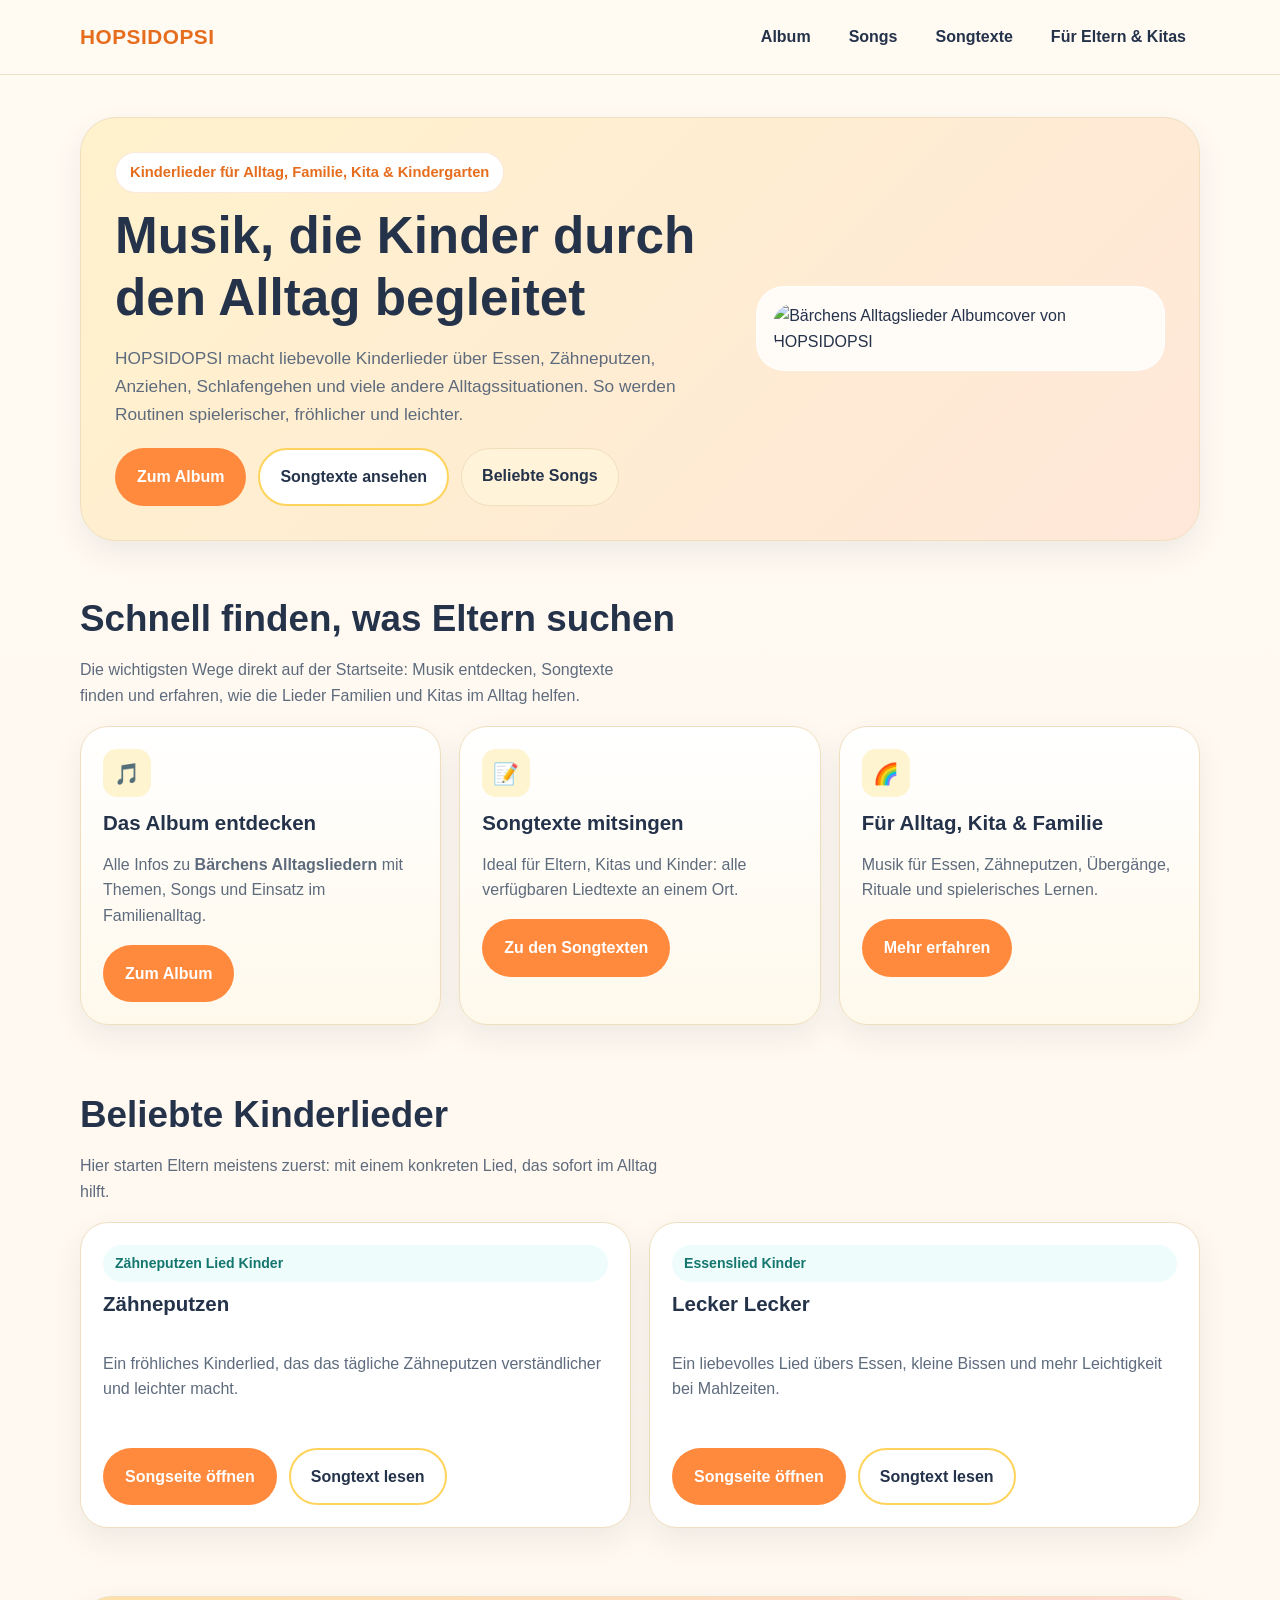
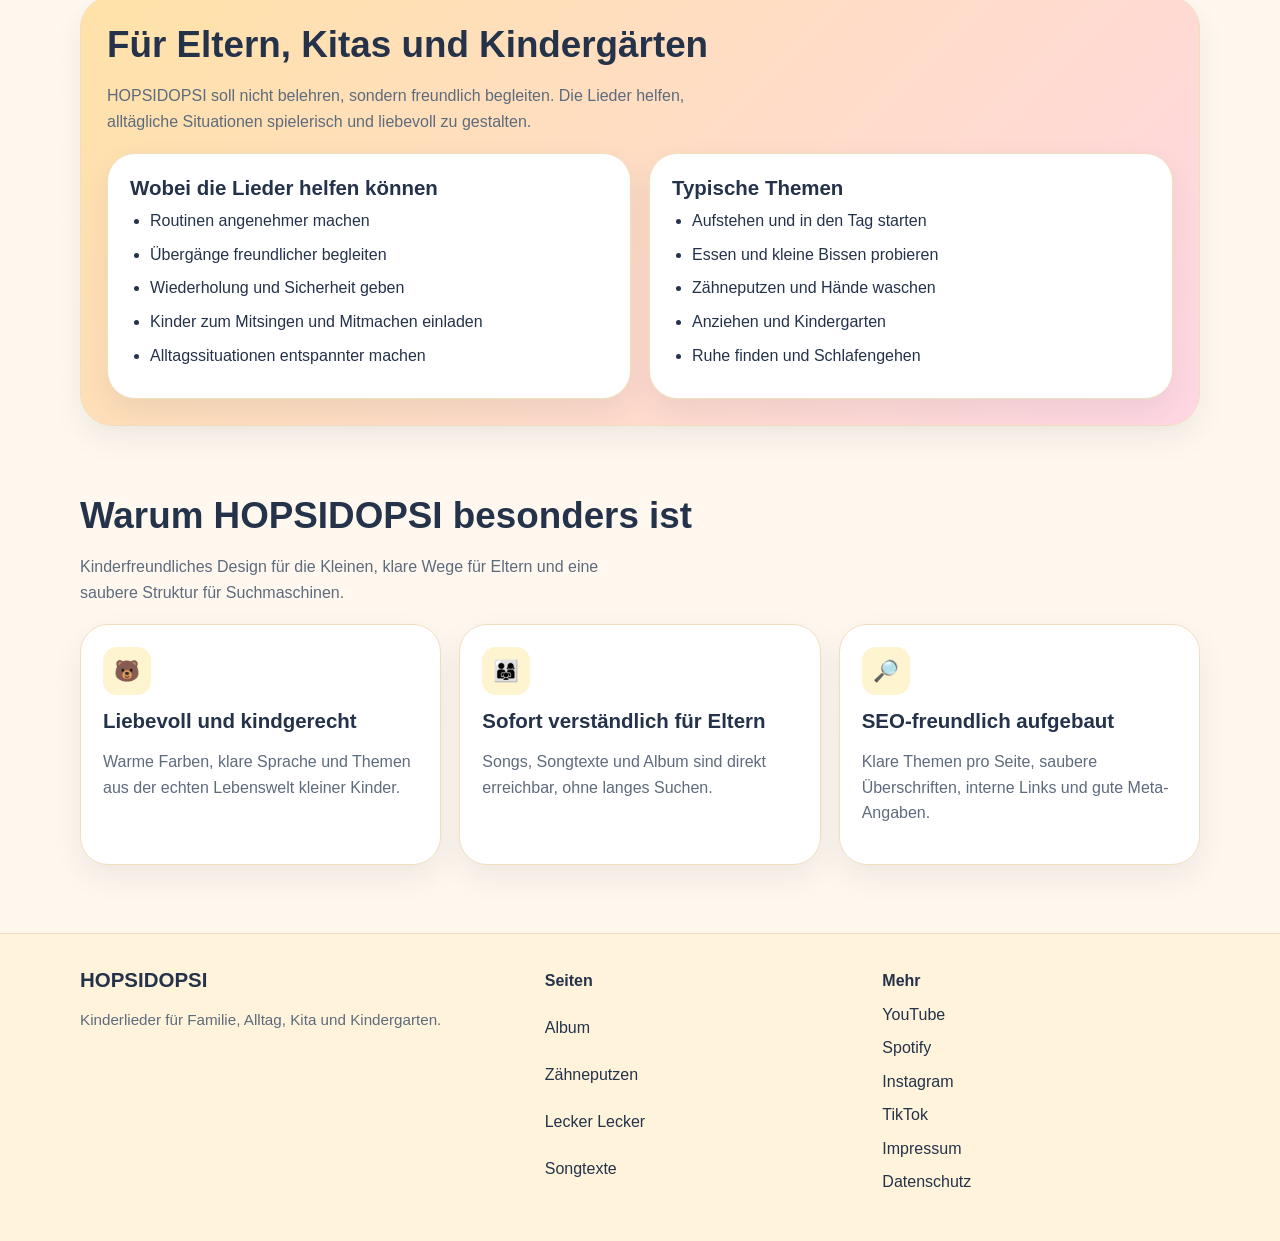
==== index.html @ cd35b590 "Create index.html for HOPSIDOPSI website This HTML file serves as the main page for HOPSIDOPSI, feat" ====
<!DOCTYPE html>
<html lang="de">
<head>
  <meta charset="UTF-8">
  <meta name="viewport" content="width=device-width, initial-scale=1.0">
  <title>HOPSIDOPSI – Kinderlieder für Alltag, Familie, Kita & Kindergarten</title>
  <meta name="description" content="HOPSIDOPSI macht liebevolle Kinderlieder für Alltag, Familie, Kita und Kindergarten. Entdecke Bärchens Alltagslieder, Songtexte und Musik für Zähneputzen, Essen und Routinen.">
  <meta name="keywords" content="Kinderlieder, Kinderlieder deutsch, Kinderlieder für Kleinkinder, Kita Lieder, Kindergarten Lieder, Zähneputzen Lied Kinder, Essenslied Kinder, HOPSIDOPSI, Bärchens Alltagslieder">
  <meta name="robots" content="index, follow">
  <link rel="canonical" href="https://hopsidopsi.de/">
  <meta property="og:title" content="HOPSIDOPSI – Kinderlieder für Alltag, Familie, Kita & Kindergarten">
  <meta property="og:description" content="Liebevolle Kinderlieder für typische Alltagssituationen – vom Essen bis zum Zähneputzen.">
  <meta property="og:type" content="website">
  <meta property="og:url" content="https://hopsidopsi.de/">
  <meta property="og:image" content="https://hopsidopsi.de/DEIN-ALBUM-COVER-BILD">
  <meta name="twitter:card" content="summary_large_image">
  <link rel="stylesheet" href="styles.css">

  <script type="application/ld+json">
  {
    "@context":"https://schema.org",
    "@type":"WebSite",
    "name":"HOPSIDOPSI",
    "url":"https://hopsidopsi.de/",
    "description":"Kinderlieder für Alltag, Familie, Kita und Kindergarten.",
    "inLanguage":"de"
  }
  </script>

  <script type="application/ld+json">
  {
    "@context":"https://schema.org",
    "@type":"MusicAlbum",
    "name":"Bärchens Alltagslieder",
    "byArtist":{
      "@type":"MusicGroup",
      "name":"HOPSIDOPSI"
    },
    "url":"https://hopsidopsi.de/baerchen-album.html",
    "genre":"Kinderlieder"
  }
  </script>
</head>
<body>
  <header class="topbar">
    <div class="container nav">
      <a class="brand" href="index.html">HOPSIDOPSI</a>
      <nav class="nav-links" aria-label="Hauptnavigation">
        <a href="baerchen-album.html">Album</a>
        <a href="#songs">Songs</a>
        <a href="kinderlieder-texte.html">Songtexte</a>
        <a href="#eltern-kitas">Für Eltern & Kitas</a>
      </nav>
    </div>
  </header>

  <main>
    <section class="hero">
      <div class="container hero-box">
        <div>
          <span class="badge">Kinderlieder für Alltag, Familie, Kita & Kindergarten</span>
          <h1>Musik, die Kinder durch den Alltag begleitet</h1>
          <p class="lead">
            HOPSIDOPSI macht liebevolle Kinderlieder über Essen, Zähneputzen, Anziehen, Schlafengehen und viele andere Alltagssituationen.
            So werden Routinen spielerischer, fröhlicher und leichter.
          </p>

          <div class="cta-row">
            <a class="btn btn-primary" href="baerchen-album.html">Zum Album</a>
            <a class="btn btn-secondary" href="kinderlieder-texte.html">Songtexte ansehen</a>
            <a class="btn btn-soft" href="#songs">Beliebte Songs</a>
          </div>
        </div>

        <div class="hero-image-box">
          <img src="DEIN-ALBUM-COVER-BILD" alt="Bärchens Alltagslieder Albumcover von HOPSIDOPSI">
        </div>
      </div>
    </section>

    <section class="section">
      <div class="container">
        <div class="section-head">
          <h2>Schnell finden, was Eltern suchen</h2>
          <p>Die wichtigsten Wege direkt auf der Startseite: Musik entdecken, Songtexte finden und erfahren, wie die Lieder Familien und Kitas im Alltag helfen.</p>
        </div>

        <div class="grid-3">
          <article class="card card-soft">
            <div class="icon-chip">🎵</div>
            <h3>Das Album entdecken</h3>
            <p class="muted">Alle Infos zu <strong>Bärchens Alltagsliedern</strong> mit Themen, Songs und Einsatz im Familienalltag.</p>
            <a class="btn btn-primary" href="baerchen-album.html">Zum Album</a>
          </article>

          <article class="card card-soft">
            <div class="icon-chip">📝</div>
            <h3>Songtexte mitsingen</h3>
            <p class="muted">Ideal für Eltern, Kitas und Kinder: alle verfügbaren Liedtexte an einem Ort.</p>
            <a class="btn btn-primary" href="kinderlieder-texte.html">Zu den Songtexten</a>
          </article>

          <article class="card card-soft">
            <div class="icon-chip">🌈</div>
            <h3>Für Alltag, Kita & Familie</h3>
            <p class="muted">Musik für Essen, Zähneputzen, Übergänge, Rituale und spielerisches Lernen.</p>
            <a class="btn btn-primary" href="#eltern-kitas">Mehr erfahren</a>
          </article>
        </div>
      </div>
    </section>

    <section class="section" id="songs">
      <div class="container">
        <div class="section-head">
          <h2>Beliebte Kinderlieder</h2>
          <p>Hier starten Eltern meistens zuerst: mit einem konkreten Lied, das sofort im Alltag hilft.</p>
        </div>

        <div class="grid-2">
          <article class="card song-card">
            <span class="song-tag">Zähneputzen Lied Kinder</span>
            <h3>Zähneputzen</h3>
            <p class="muted">Ein fröhliches Kinderlied, das das tägliche Zähneputzen verständlicher und leichter macht.</p>
            <div class="button-row">
              <a class="btn btn-primary" href="zaehneputzen.html">Songseite öffnen</a>
              <a class="btn btn-secondary" href="kinderlieder-texte.html#zaehneputzen-text">Songtext lesen</a>
            </div>
          </article>

          <article class="card song-card">
            <span class="song-tag">Essenslied Kinder</span>
            <h3>Lecker Lecker</h3>
            <p class="muted">Ein liebevolles Lied übers Essen, kleine Bissen und mehr Leichtigkeit bei Mahlzeiten.</p>
            <div class="button-row">
              <a class="btn btn-primary" href="lecker-lecker.html">Songseite öffnen</a>
              <a class="btn btn-secondary" href="kinderlieder-texte.html#lecker-lecker-text">Songtext lesen</a>
            </div>
          </article>
        </div>
      </div>
    </section>

    <section class="section" id="eltern-kitas">
      <div class="container">
        <div class="highlight-band">
          <div class="section-head">
            <h2>Für Eltern, Kitas und Kindergärten</h2>
            <p>HOPSIDOPSI soll nicht belehren, sondern freundlich begleiten. Die Lieder helfen, alltägliche Situationen spielerisch und liebevoll zu gestalten.</p>
          </div>

          <div class="grid-2">
            <div class="card">
              <h3>Wobei die Lieder helfen können</h3>
              <ul class="list-clean">
                <li>Routinen angenehmer machen</li>
                <li>Übergänge freundlicher begleiten</li>
                <li>Wiederholung und Sicherheit geben</li>
                <li>Kinder zum Mitsingen und Mitmachen einladen</li>
                <li>Alltagssituationen entspannter machen</li>
              </ul>
            </div>

            <div class="card">
              <h3>Typische Themen</h3>
              <ul class="list-clean">
                <li>Aufstehen und in den Tag starten</li>
                <li>Essen und kleine Bissen probieren</li>
                <li>Zähneputzen und Hände waschen</li>
                <li>Anziehen und Kindergarten</li>
                <li>Ruhe finden und Schlafengehen</li>
              </ul>
            </div>
          </div>
        </div>
      </div>
    </section>

    <section class="section">
      <div class="container">
        <div class="section-head">
          <h2>Warum HOPSIDOPSI besonders ist</h2>
          <p>Kinderfreundliches Design für die Kleinen, klare Wege für Eltern und eine saubere Struktur für Suchmaschinen.</p>
        </div>

        <div class="grid-3">
          <article class="card">
            <div class="icon-chip">🐻</div>
            <h3>Liebevoll und kindgerecht</h3>
            <p class="muted">Warme Farben, klare Sprache und Themen aus der echten Lebenswelt kleiner Kinder.</p>
          </article>

          <article class="card">
            <div class="icon-chip">👨‍👩‍👧</div>
            <h3>Sofort verständlich für Eltern</h3>
            <p class="muted">Songs, Songtexte und Album sind direkt erreichbar, ohne langes Suchen.</p>
          </article>

          <article class="card">
            <div class="icon-chip">🔎</div>
            <h3>SEO-freundlich aufgebaut</h3>
            <p class="muted">Klare Themen pro Seite, saubere Überschriften, interne Links und gute Meta-Angaben.</p>
          </article>
        </div>
      </div>
    </section>
  </main>

  <footer class="footer">
    <div class="container footer-grid">
      <div>
        <h3>HOPSIDOPSI</h3>
        <p class="small">Kinderlieder für Familie, Alltag, Kita und Kindergarten.</p>
      </div>

      <div class="footer-links">
        <strong>Seiten</strong>
        <a href="baerchen-album.html">Album</a>
        <a href="zaehneputzen.html">Zähneputzen</a>
        <a href="lecker-lecker.html">Lecker Lecker</a>
        <a href="kinderlieder-texte.html">Songtexte</a>
      </div>

      <div class="footer-links">
        <strong>Mehr</strong>
        <a href="DEIN-YOUTUBE-LINK" target="_blank" rel="noopener">YouTube</a>
        <a href="DEIN-SPOTIFY-LINK" target="_blank" rel="noopener">Spotify</a>
        <a href="DEIN-INSTAGRAM-LINK" target="_blank" rel="noopener">Instagram</a>
        <a href="DEIN-TIKTOK-LINK" target="_blank" rel="noopener">TikTok</a>
        <a href="impressum.html">Impressum</a>
        <a href="datenschutz.html">Datenschutz</a>
      </div>
    </div>
  </footer>
</body>
</html>
---- styles.css ----
:root {
  --bg: #fffaf2;
  --surface: #ffffff;
  --surface-soft: #fff3d9;
  --text: #24324a;
  --muted: #5e6b7d;
  --primary: #ff8a3d;
  --primary-dark: #e56d1d;
  --secondary: #5ec8c0;
  --accent: #ffd45c;
  --pink: #ff94b6;
  --border: #f0dfbf;
  --shadow: 0 12px 30px rgba(36, 50, 74, 0.08);
  --radius-xl: 28px;
  --radius-lg: 22px;
  --radius-md: 16px;
  --max: 1120px;
}

* {
  box-sizing: border-box;
}

html {
  scroll-behavior: smooth;
}

body {
  margin: 0;
  font-family: Arial, Helvetica, sans-serif;
  background: linear-gradient(180deg, #fffaf2 0%, #fff7ee 100%);
  color: var(--text);
  line-height: 1.6;
}

img {
  max-width: 100%;
  display: block;
  border-radius: var(--radius-lg);
}

a {
  color: inherit;
  text-decoration: none;
}

.container {
  width: min(100% - 32px, var(--max));
  margin: 0 auto;
}

.topbar {
  position: sticky;
  top: 0;
  z-index: 50;
  background: rgba(255, 250, 242, 0.92);
  backdrop-filter: blur(10px);
  border-bottom: 1px solid rgba(240, 223, 191, 0.9);
}

.nav {
  display: flex;
  align-items: center;
  justify-content: space-between;
  gap: 20px;
  padding: 14px 0;
}

.brand {
  font-size: 1.3rem;
  font-weight: 800;
  color: var(--primary-dark);
  letter-spacing: 0.5px;
}

.nav-links {
  display: flex;
  flex-wrap: wrap;
  gap: 10px;
}

.nav-links a {
  padding: 10px 14px;
  border-radius: 999px;
  font-weight: 700;
  color: var(--text);
}

.nav-links a:hover {
  background: var(--surface-soft);
}

.hero {
  padding: 42px 0 22px;
}

.hero-box {
  display: grid;
  grid-template-columns: 1.2fr 0.8fr;
  gap: 28px;
  align-items: center;
  background: linear-gradient(135deg, #fff2cc 0%, #ffe7d9 100%);
  border: 1px solid var(--border);
  border-radius: 36px;
  padding: 34px;
  box-shadow: var(--shadow);
}

.badge {
  display: inline-block;
  background: #ffffff;
  color: var(--primary-dark);
  border: 1px solid rgba(229, 109, 29, 0.15);
  border-radius: 999px;
  padding: 8px 14px;
  font-weight: 700;
  font-size: 0.92rem;
  margin-bottom: 12px;
}

h1, h2, h3 {
  line-height: 1.2;
  margin-top: 0;
}

h1 {
  font-size: clamp(2rem, 4vw, 3.4rem);
  margin-bottom: 14px;
}

h2 {
  font-size: clamp(1.6rem, 3vw, 2.3rem);
  margin-bottom: 12px;
}

h3 {
  font-size: 1.28rem;
  margin-bottom: 8px;
}

.lead {
  font-size: 1.08rem;
  color: var(--muted);
  max-width: 60ch;
}

.hero-bubbles {
  display: grid;
  gap: 14px;
}

.bubble {
  background: #ffffff;
  border-radius: var(--radius-xl);
  padding: 18px;
  border: 1px solid rgba(255, 255, 255, 0.7);
  box-shadow: var(--shadow);
  font-weight: 700;
}

.cta-row,
.button-row {
  display: flex;
  flex-wrap: wrap;
  gap: 12px;
  margin-top: 20px;
}

.btn {
  display: inline-block;
  padding: 14px 20px;
  border-radius: 999px;
  font-weight: 800;
  transition: 0.2s ease;
  border: 2px solid transparent;
}

.btn-primary {
  background: var(--primary);
  color: #fff;
}

.btn-primary:hover {
  background: var(--primary-dark);
  transform: translateY(-1px);
}

.btn-secondary {
  background: #fff;
  border-color: var(--accent);
}

.btn-secondary:hover {
  background: #fff7d8;
}

.btn-soft {
  background: var(--surface-soft);
  border: 1px solid var(--border);
}

.btn-soft:hover {
  background: #ffecc3;
}

.section {
  padding: 34px 0;
}

.section-head {
  margin-bottom: 18px;
}

.section-head p {
  color: var(--muted);
  max-width: 65ch;
}

.grid-3 {
  display: grid;
  grid-template-columns: repeat(3, 1fr);
  gap: 18px;
}

.grid-2 {
  display: grid;
  grid-template-columns: repeat(2, 1fr);
  gap: 18px;
}

.card {
  background: var(--surface);
  border: 1px solid var(--border);
  border-radius: var(--radius-xl);
  padding: 22px;
  box-shadow: var(--shadow);
}

.card-soft {
  background: linear-gradient(180deg, #ffffff 0%, #fff9ec 100%);
}

.icon-chip {
  width: 48px;
  height: 48px;
  border-radius: 14px;
  display: inline-flex;
  align-items: center;
  justify-content: center;
  background: #fff4d0;
  margin-bottom: 14px;
  font-size: 1.3rem;
}

.muted {
  color: var(--muted);
}

.list-clean {
  margin: 0;
  padding-left: 20px;
}

.list-clean li {
  margin-bottom: 8px;
}

.song-card {
  display: flex;
  flex-direction: column;
  gap: 10px;
}

.song-tag {
  display: inline-block;
  background: #eefcfb;
  color: #14766f;
  border-radius: 999px;
  padding: 7px 12px;
  font-weight: 700;
  font-size: 0.88rem;
}

.highlight-band {
  background: linear-gradient(135deg, #ffe2a8 0%, #ffd7e4 100%);
  border: 1px solid var(--border);
  border-radius: 32px;
  padding: 26px;
  box-shadow: var(--shadow);
}

.footer {
  margin-top: 34px;
  padding: 34px 0 46px;
  background: #fff3db;
  border-top: 1px solid var(--border);
}

.footer-grid {
  display: grid;
  grid-template-columns: 1.4fr 1fr 1fr;
  gap: 20px;
}

.footer-links {
  display: grid;
  gap: 8px;
}

.small {
  font-size: 0.95rem;
  color: var(--muted);
}

.hero-image-box {
  background: rgba(255, 255, 255, 0.8);
  border-radius: 28px;
  padding: 16px;
  border: 1px solid rgba(255, 255, 255, 0.9);
}

.hero-image-fallback {
  border-radius: 24px;
  min-height: 320px;
  background: linear-gradient(180deg, #ffd45c 0%, #ffb467 100%);
  display: flex;
  align-items: center;
  justify-content: center;
  text-align: center;
  padding: 24px;
  color: #7c3d09;
  font-size: 1.4rem;
  font-weight: 800;
}

.breadcrumbs {
  font-size: 0.95rem;
  color: var(--muted);
  margin-bottom: 18px;
}

.breadcrumbs a {
  color: var(--primary-dark);
  font-weight: 700;
}

.content-box {
  background: #fff;
  border: 1px solid var(--border);
  border-radius: 28px;
  padding: 28px;
  box-shadow: var(--shadow);
}

.lyrics {
  white-space: pre-line;
  background: #fff9eb;
  border: 1px solid var(--border);
  border-radius: 22px;
  padding: 20px;
  font-size: 1.02rem;
}

.info-list {
  display: grid;
  gap: 12px;
}

.info-row {
  background: #fff8e7;
  border: 1px solid var(--border);
  border-radius: 18px;
  padding: 14px 16px;
}

.notice {
  background: #eefcfb;
  border: 1px solid #cbece9;
  border-radius: 18px;
  padding: 16px;
}

@media (max-width: 900px) {
  .hero-box,
  .grid-3,
  .grid-2,
  .footer-grid {
    grid-template-columns: 1fr;
  }

  .nav {
    flex-direction: column;
    align-items: flex-start;
  }

  .hero {
    padding-top: 24px;
  }
}

@media (max-width: 560px) {
  .hero-box,
  .card,
  .content-box,
  .highlight-band {
    padding: 20px;
  }

  .btn {
    width: 100%;
    text-align: center;
  }

  .nav-links {
    width: 100%;
  }

  .nav-links a {
    background: #fff;
    border: 1px solid var(--border);
  }
}
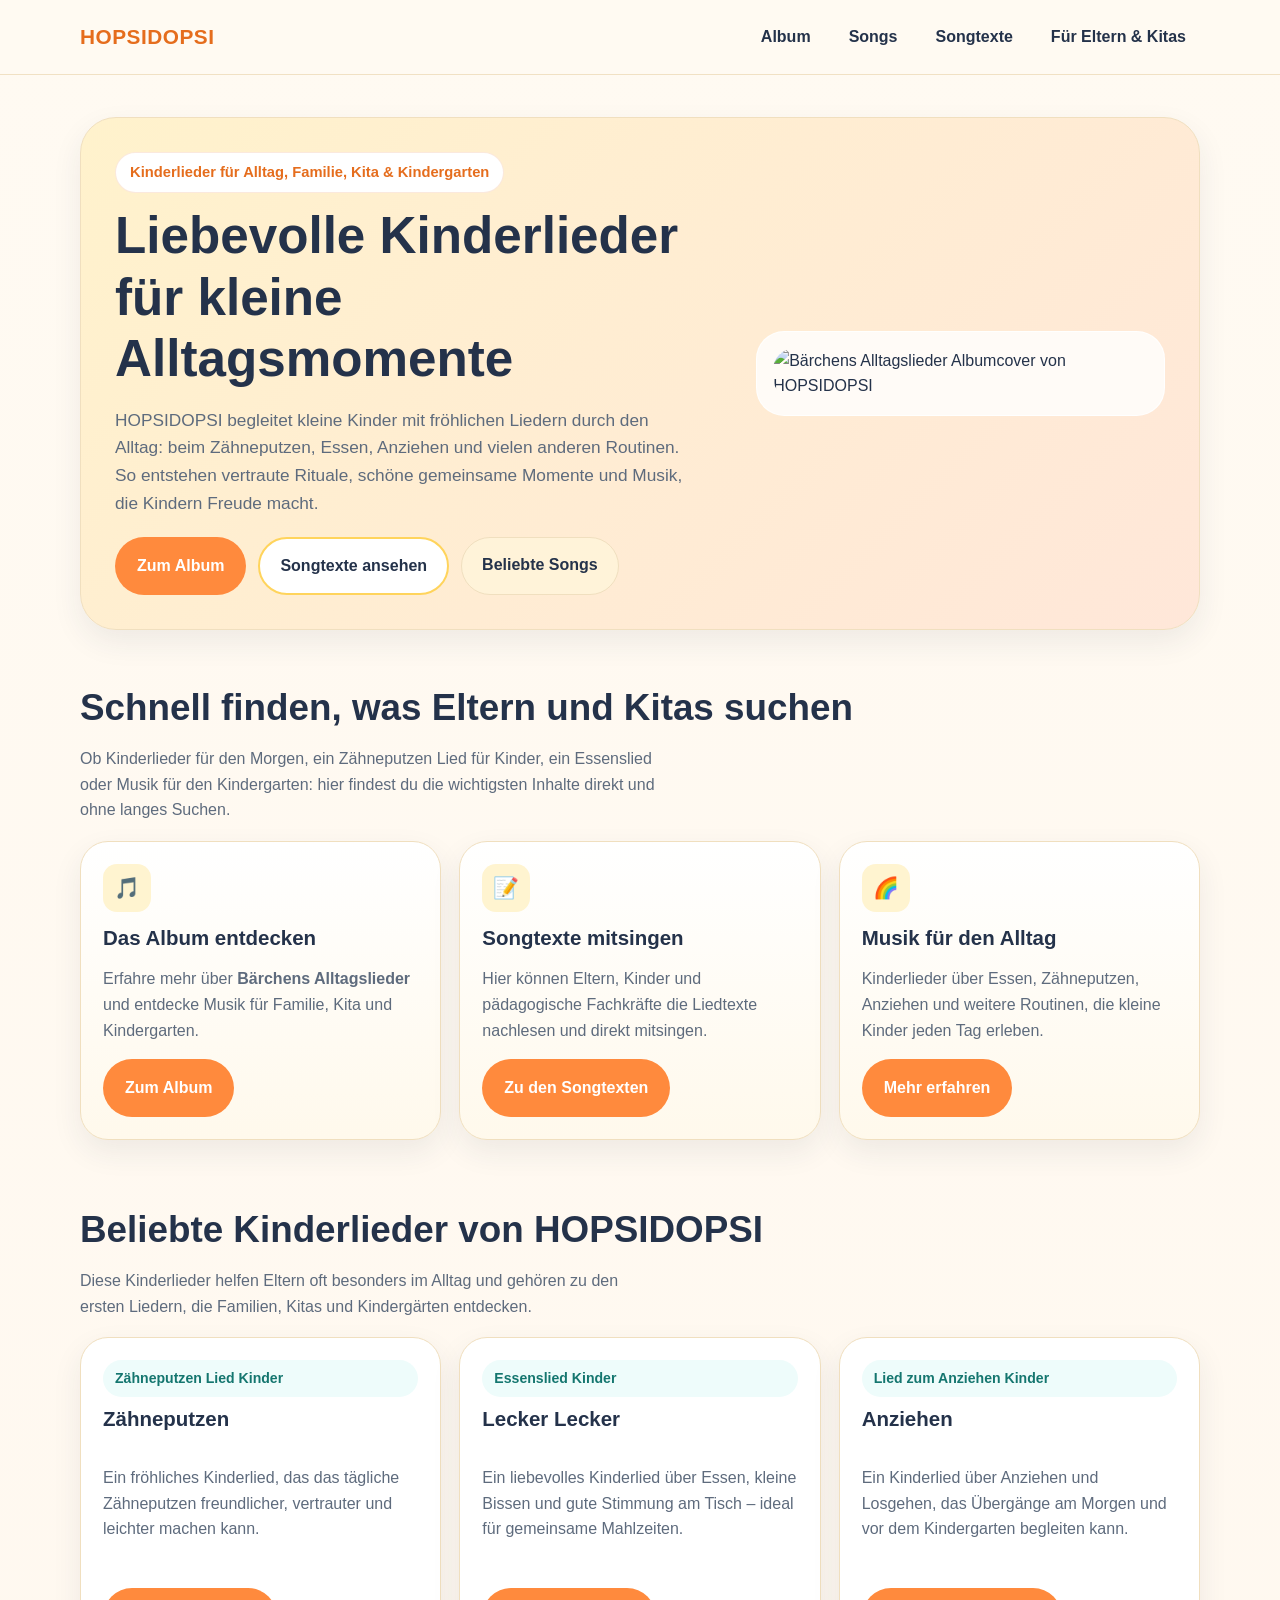
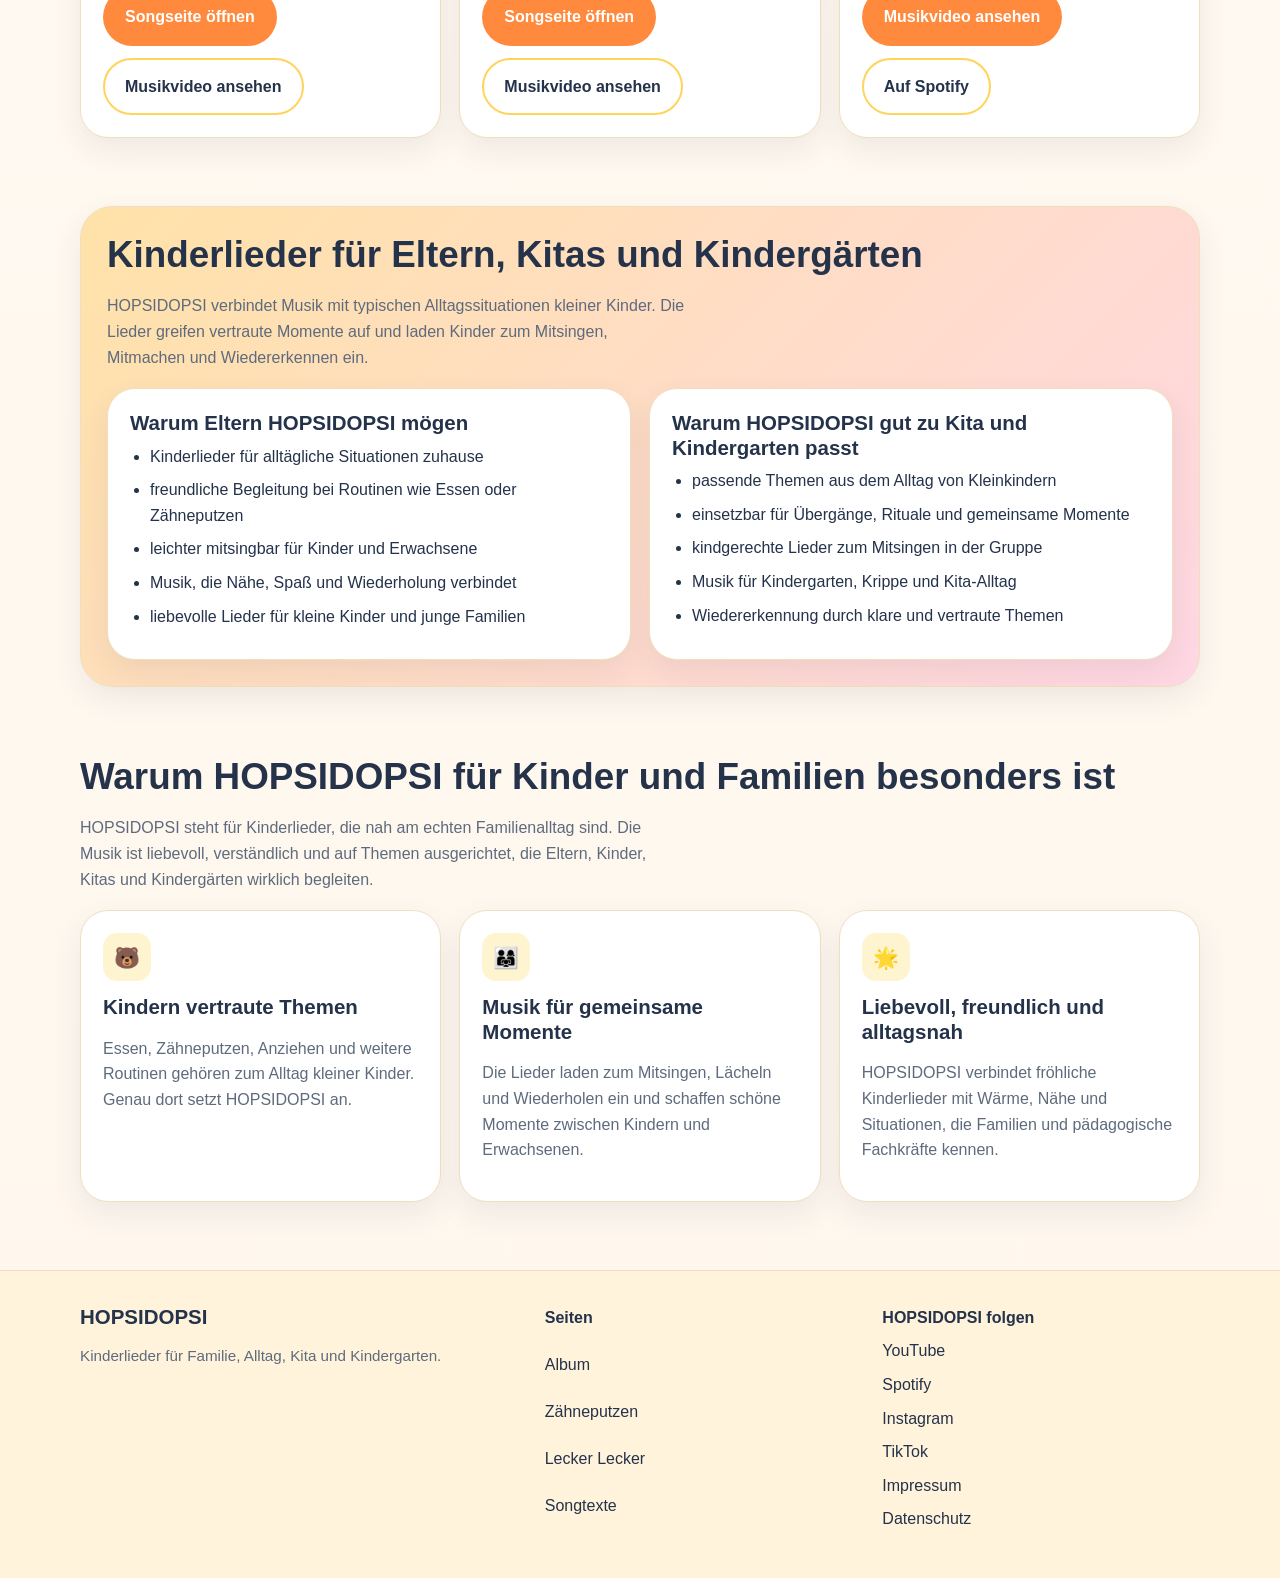
==== commit 51dcc150: "Update index.html" ====
--- a/index.html
+++ b/index.html
@@ -4,12 +4,12 @@
   <meta charset="UTF-8">
   <meta name="viewport" content="width=device-width, initial-scale=1.0">
   <title>HOPSIDOPSI – Kinderlieder für Alltag, Familie, Kita & Kindergarten</title>
-  <meta name="description" content="HOPSIDOPSI macht liebevolle Kinderlieder für Alltag, Familie, Kita und Kindergarten. Entdecke Bärchens Alltagslieder, Songtexte und Musik für Zähneputzen, Essen und Routinen.">
-  <meta name="keywords" content="Kinderlieder, Kinderlieder deutsch, Kinderlieder für Kleinkinder, Kita Lieder, Kindergarten Lieder, Zähneputzen Lied Kinder, Essenslied Kinder, HOPSIDOPSI, Bärchens Alltagslieder">
+  <meta name="description" content="HOPSIDOPSI macht liebevolle Kinderlieder für Alltag, Familie, Kita und Kindergarten. Entdecke Kinderlieder über Zähneputzen, Essen, Anziehen und viele weitere Routinen für kleine Kinder.">
+  <meta name="keywords" content="Kinderlieder, Kinderlieder deutsch, Kinderlieder für Kleinkinder, Kita Lieder, Kindergarten Lieder, Zähneputzen Lied Kinder, Essenslied Kinder, Lied zum Anziehen, HOPSIDOPSI, Bärchens Alltagslieder">
   <meta name="robots" content="index, follow">
   <link rel="canonical" href="https://hopsidopsi.de/">
   <meta property="og:title" content="HOPSIDOPSI – Kinderlieder für Alltag, Familie, Kita & Kindergarten">
-  <meta property="og:description" content="Liebevolle Kinderlieder für typische Alltagssituationen – vom Essen bis zum Zähneputzen.">
+  <meta property="og:description" content="Liebevolle Kinderlieder für Zähneputzen, Essen, Anziehen und viele weitere Alltagssituationen kleiner Kinder.">
   <meta property="og:type" content="website">
   <meta property="og:url" content="https://hopsidopsi.de/">
   <meta property="og:image" content="https://hopsidopsi.de/DEIN-ALBUM-COVER-BILD">
@@ -59,10 +59,11 @@
       <div class="container hero-box">
         <div>
           <span class="badge">Kinderlieder für Alltag, Familie, Kita & Kindergarten</span>
-          <h1>Musik, die Kinder durch den Alltag begleitet</h1>
+          <h1>Liebevolle Kinderlieder für kleine Alltagsmomente</h1>
           <p class="lead">
-            HOPSIDOPSI macht liebevolle Kinderlieder über Essen, Zähneputzen, Anziehen, Schlafengehen und viele andere Alltagssituationen.
-            So werden Routinen spielerischer, fröhlicher und leichter.
+            HOPSIDOPSI begleitet kleine Kinder mit fröhlichen Liedern durch den Alltag:
+            beim Zähneputzen, Essen, Anziehen und vielen anderen Routinen. So entstehen
+            vertraute Rituale, schöne gemeinsame Momente und Musik, die Kindern Freude macht.
           </p>
 
           <div class="cta-row">
@@ -81,29 +82,38 @@
     <section class="section">
       <div class="container">
         <div class="section-head">
-          <h2>Schnell finden, was Eltern suchen</h2>
-          <p>Die wichtigsten Wege direkt auf der Startseite: Musik entdecken, Songtexte finden und erfahren, wie die Lieder Familien und Kitas im Alltag helfen.</p>
+          <h2>Schnell finden, was Eltern und Kitas suchen</h2>
+          <p>
+            Ob Kinderlieder für den Morgen, ein Zähneputzen Lied für Kinder, ein Essenslied oder Musik für den Kindergarten:
+            hier findest du die wichtigsten Inhalte direkt und ohne langes Suchen.
+          </p>
         </div>
 
         <div class="grid-3">
           <article class="card card-soft">
             <div class="icon-chip">🎵</div>
             <h3>Das Album entdecken</h3>
-            <p class="muted">Alle Infos zu <strong>Bärchens Alltagsliedern</strong> mit Themen, Songs und Einsatz im Familienalltag.</p>
+            <p class="muted">
+              Erfahre mehr über <strong>Bärchens Alltagslieder</strong> und entdecke Musik für Familie, Kita und Kindergarten.
+            </p>
             <a class="btn btn-primary" href="baerchen-album.html">Zum Album</a>
           </article>
 
           <article class="card card-soft">
             <div class="icon-chip">📝</div>
             <h3>Songtexte mitsingen</h3>
-            <p class="muted">Ideal für Eltern, Kitas und Kinder: alle verfügbaren Liedtexte an einem Ort.</p>
+            <p class="muted">
+              Hier können Eltern, Kinder und pädagogische Fachkräfte die Liedtexte nachlesen und direkt mitsingen.
+            </p>
             <a class="btn btn-primary" href="kinderlieder-texte.html">Zu den Songtexten</a>
           </article>
 
           <article class="card card-soft">
             <div class="icon-chip">🌈</div>
-            <h3>Für Alltag, Kita & Familie</h3>
-            <p class="muted">Musik für Essen, Zähneputzen, Übergänge, Rituale und spielerisches Lernen.</p>
+            <h3>Musik für den Alltag</h3>
+            <p class="muted">
+              Kinderlieder über Essen, Zähneputzen, Anziehen und weitere Routinen, die kleine Kinder jeden Tag erleben.
+            </p>
             <a class="btn btn-primary" href="#eltern-kitas">Mehr erfahren</a>
           </article>
         </div>
@@ -113,28 +123,47 @@
     <section class="section" id="songs">
       <div class="container">
         <div class="section-head">
-          <h2>Beliebte Kinderlieder</h2>
-          <p>Hier starten Eltern meistens zuerst: mit einem konkreten Lied, das sofort im Alltag hilft.</p>
-        </div>
-
-        <div class="grid-2">
+          <h2>Beliebte Kinderlieder von HOPSIDOPSI</h2>
+          <p>
+            Diese Kinderlieder helfen Eltern oft besonders im Alltag und gehören zu den ersten Liedern,
+            die Familien, Kitas und Kindergärten entdecken.
+          </p>
+        </div>
+
+        <div class="grid-3">
           <article class="card song-card">
             <span class="song-tag">Zähneputzen Lied Kinder</span>
             <h3>Zähneputzen</h3>
-            <p class="muted">Ein fröhliches Kinderlied, das das tägliche Zähneputzen verständlicher und leichter macht.</p>
+            <p class="muted">
+              Ein fröhliches Kinderlied, das das tägliche Zähneputzen freundlicher, vertrauter und leichter machen kann.
+            </p>
             <div class="button-row">
               <a class="btn btn-primary" href="zaehneputzen.html">Songseite öffnen</a>
-              <a class="btn btn-secondary" href="kinderlieder-texte.html#zaehneputzen-text">Songtext lesen</a>
+              <a class="btn btn-secondary" href="https://www.youtube.com/watch?v=mW6NZme7dR4" target="_blank" rel="noopener">Musikvideo ansehen</a>
             </div>
           </article>
 
           <article class="card song-card">
             <span class="song-tag">Essenslied Kinder</span>
             <h3>Lecker Lecker</h3>
-            <p class="muted">Ein liebevolles Lied übers Essen, kleine Bissen und mehr Leichtigkeit bei Mahlzeiten.</p>
+            <p class="muted">
+              Ein liebevolles Kinderlied über Essen, kleine Bissen und gute Stimmung am Tisch – ideal für gemeinsame Mahlzeiten.
+            </p>
             <div class="button-row">
               <a class="btn btn-primary" href="lecker-lecker.html">Songseite öffnen</a>
-              <a class="btn btn-secondary" href="kinderlieder-texte.html#lecker-lecker-text">Songtext lesen</a>
+              <a class="btn btn-secondary" href="https://www.youtube.com/watch?v=pCCiDlDNJYs" target="_blank" rel="noopener">Musikvideo ansehen</a>
+            </div>
+          </article>
+
+          <article class="card song-card">
+            <span class="song-tag">Lied zum Anziehen Kinder</span>
+            <h3>Anziehen</h3>
+            <p class="muted">
+              Ein Kinderlied über Anziehen und Losgehen, das Übergänge am Morgen und vor dem Kindergarten begleiten kann.
+            </p>
+            <div class="button-row">
+              <a class="btn btn-primary" href="https://www.youtube.com/watch?v=oKBkLmoIjmQ" target="_blank" rel="noopener">Musikvideo ansehen</a>
+              <a class="btn btn-secondary" href="https://open.spotify.com/intl-de/artist/3dKzG86SXZVSP3WKxPpCUO" target="_blank" rel="noopener">Auf Spotify</a>
             </div>
           </article>
         </div>
@@ -145,30 +174,33 @@
       <div class="container">
         <div class="highlight-band">
           <div class="section-head">
-            <h2>Für Eltern, Kitas und Kindergärten</h2>
-            <p>HOPSIDOPSI soll nicht belehren, sondern freundlich begleiten. Die Lieder helfen, alltägliche Situationen spielerisch und liebevoll zu gestalten.</p>
+            <h2>Kinderlieder für Eltern, Kitas und Kindergärten</h2>
+            <p>
+              HOPSIDOPSI verbindet Musik mit typischen Alltagssituationen kleiner Kinder. Die Lieder greifen vertraute Momente auf
+              und laden Kinder zum Mitsingen, Mitmachen und Wiedererkennen ein.
+            </p>
           </div>
 
           <div class="grid-2">
             <div class="card">
-              <h3>Wobei die Lieder helfen können</h3>
+              <h3>Warum Eltern HOPSIDOPSI mögen</h3>
               <ul class="list-clean">
-                <li>Routinen angenehmer machen</li>
-                <li>Übergänge freundlicher begleiten</li>
-                <li>Wiederholung und Sicherheit geben</li>
-                <li>Kinder zum Mitsingen und Mitmachen einladen</li>
-                <li>Alltagssituationen entspannter machen</li>
+                <li>Kinderlieder für alltägliche Situationen zuhause</li>
+                <li>freundliche Begleitung bei Routinen wie Essen oder Zähneputzen</li>
+                <li>leichter mitsingbar für Kinder und Erwachsene</li>
+                <li>Musik, die Nähe, Spaß und Wiederholung verbindet</li>
+                <li>liebevolle Lieder für kleine Kinder und junge Familien</li>
               </ul>
             </div>
 
             <div class="card">
-              <h3>Typische Themen</h3>
+              <h3>Warum HOPSIDOPSI gut zu Kita und Kindergarten passt</h3>
               <ul class="list-clean">
-                <li>Aufstehen und in den Tag starten</li>
-                <li>Essen und kleine Bissen probieren</li>
-                <li>Zähneputzen und Hände waschen</li>
-                <li>Anziehen und Kindergarten</li>
-                <li>Ruhe finden und Schlafengehen</li>
+                <li>passende Themen aus dem Alltag von Kleinkindern</li>
+                <li>einsetzbar für Übergänge, Rituale und gemeinsame Momente</li>
+                <li>kindgerechte Lieder zum Mitsingen in der Gruppe</li>
+                <li>Musik für Kindergarten, Krippe und Kita-Alltag</li>
+                <li>Wiedererkennung durch klare und vertraute Themen</li>
               </ul>
             </div>
           </div>
@@ -179,27 +211,36 @@
     <section class="section">
       <div class="container">
         <div class="section-head">
-          <h2>Warum HOPSIDOPSI besonders ist</h2>
-          <p>Kinderfreundliches Design für die Kleinen, klare Wege für Eltern und eine saubere Struktur für Suchmaschinen.</p>
+          <h2>Warum HOPSIDOPSI für Kinder und Familien besonders ist</h2>
+          <p>
+            HOPSIDOPSI steht für Kinderlieder, die nah am echten Familienalltag sind. Die Musik ist liebevoll,
+            verständlich und auf Themen ausgerichtet, die Eltern, Kinder, Kitas und Kindergärten wirklich begleiten.
+          </p>
         </div>
 
         <div class="grid-3">
           <article class="card">
             <div class="icon-chip">🐻</div>
-            <h3>Liebevoll und kindgerecht</h3>
-            <p class="muted">Warme Farben, klare Sprache und Themen aus der echten Lebenswelt kleiner Kinder.</p>
+            <h3>Kindern vertraute Themen</h3>
+            <p class="muted">
+              Essen, Zähneputzen, Anziehen und weitere Routinen gehören zum Alltag kleiner Kinder. Genau dort setzt HOPSIDOPSI an.
+            </p>
           </article>
 
           <article class="card">
             <div class="icon-chip">👨‍👩‍👧</div>
-            <h3>Sofort verständlich für Eltern</h3>
-            <p class="muted">Songs, Songtexte und Album sind direkt erreichbar, ohne langes Suchen.</p>
+            <h3>Musik für gemeinsame Momente</h3>
+            <p class="muted">
+              Die Lieder laden zum Mitsingen, Lächeln und Wiederholen ein und schaffen schöne Momente zwischen Kindern und Erwachsenen.
+            </p>
           </article>
 
           <article class="card">
-            <div class="icon-chip">🔎</div>
-            <h3>SEO-freundlich aufgebaut</h3>
-            <p class="muted">Klare Themen pro Seite, saubere Überschriften, interne Links und gute Meta-Angaben.</p>
+            <div class="icon-chip">🌟</div>
+            <h3>Liebevoll, freundlich und alltagsnah</h3>
+            <p class="muted">
+              HOPSIDOPSI verbindet fröhliche Kinderlieder mit Wärme, Nähe und Situationen, die Familien und pädagogische Fachkräfte kennen.
+            </p>
           </article>
         </div>
       </div>
@@ -222,11 +263,11 @@
       </div>
 
       <div class="footer-links">
-        <strong>Mehr</strong>
-        <a href="DEIN-YOUTUBE-LINK" target="_blank" rel="noopener">YouTube</a>
-        <a href="DEIN-SPOTIFY-LINK" target="_blank" rel="noopener">Spotify</a>
-        <a href="DEIN-INSTAGRAM-LINK" target="_blank" rel="noopener">Instagram</a>
-        <a href="DEIN-TIKTOK-LINK" target="_blank" rel="noopener">TikTok</a>
+        <strong>HOPSIDOPSI folgen</strong>
+        <a href="https://www.youtube.com/@hopsidopsi" target="_blank" rel="noopener">YouTube</a>
+        <a href="https://open.spotify.com/intl-de/artist/3dKzG86SXZVSP3WKxPpCUO" target="_blank" rel="noopener">Spotify</a>
+        <a href="https://www.instagram.com/hopsidopside/" target="_blank" rel="noopener">Instagram</a>
+        <a href="https://www.tiktok.com/@hopsidopsi.de" target="_blank" rel="noopener">TikTok</a>
         <a href="impressum.html">Impressum</a>
         <a href="datenschutz.html">Datenschutz</a>
       </div>
